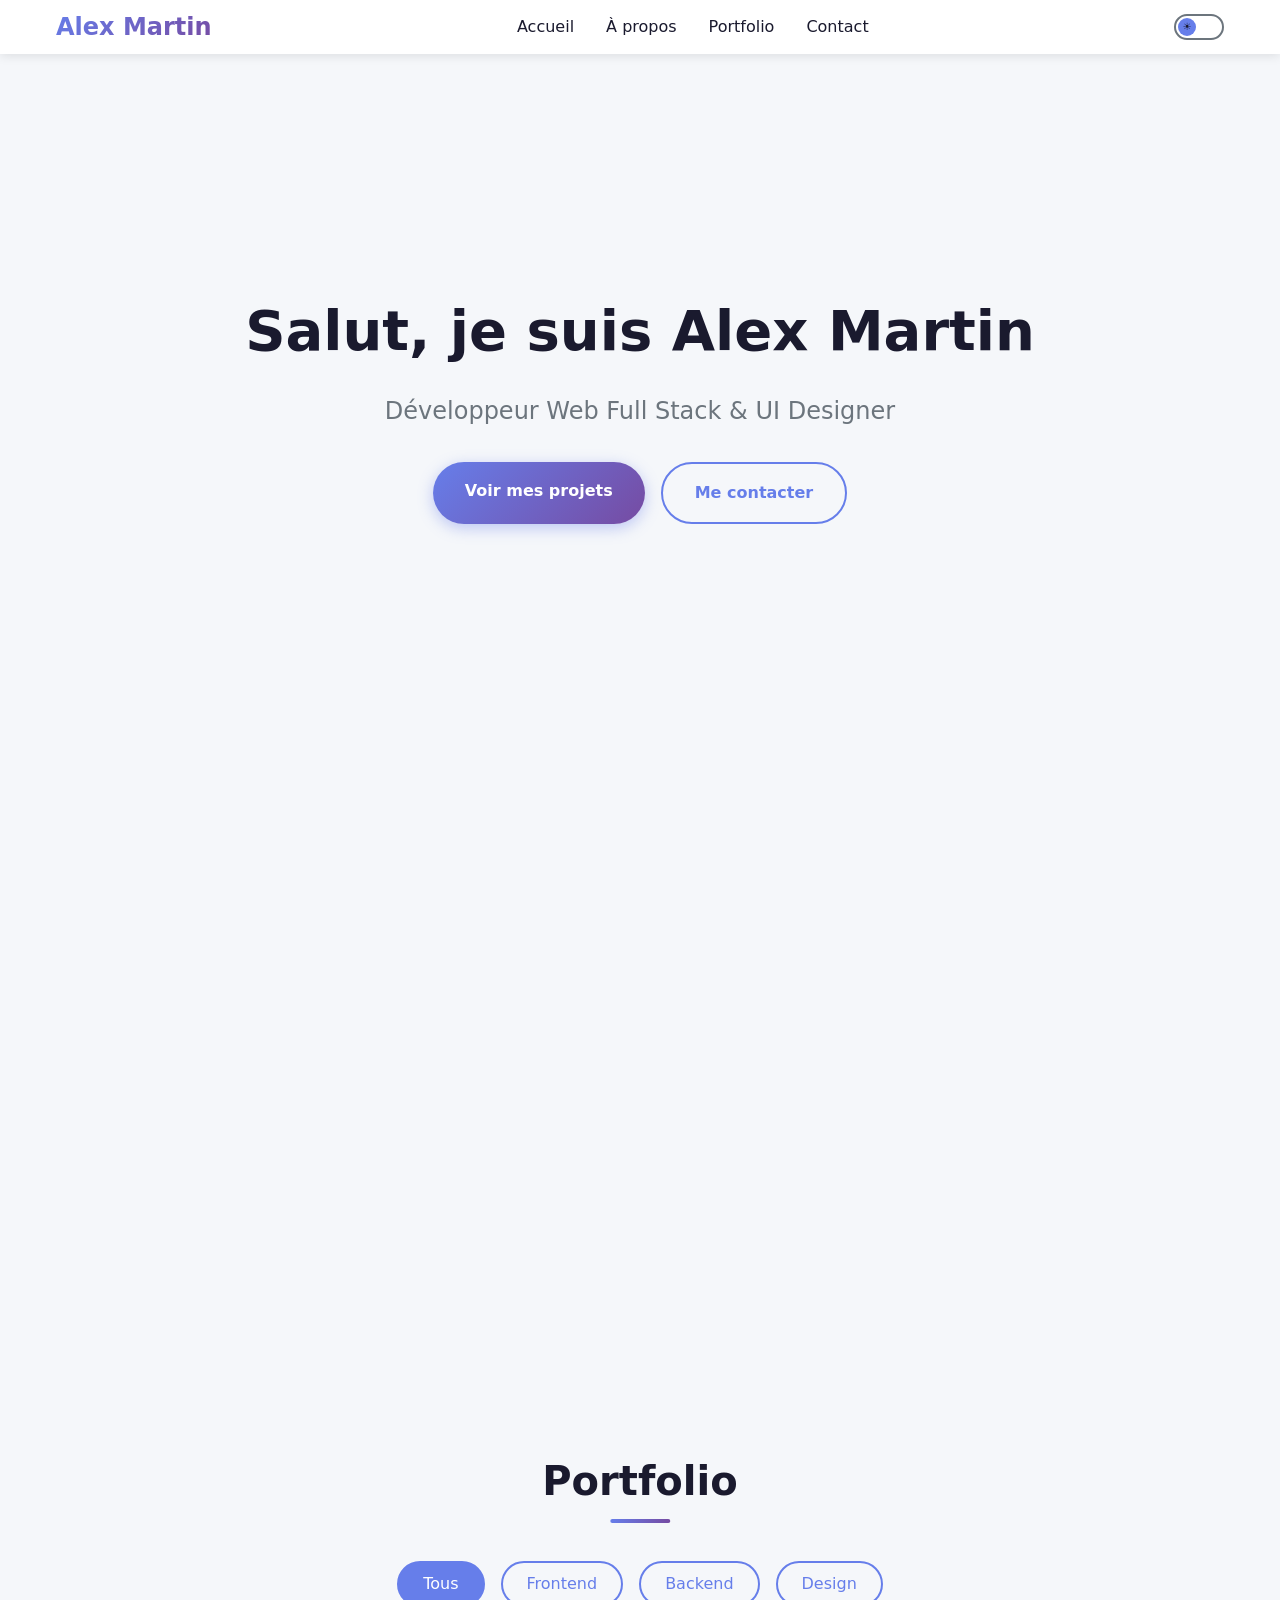
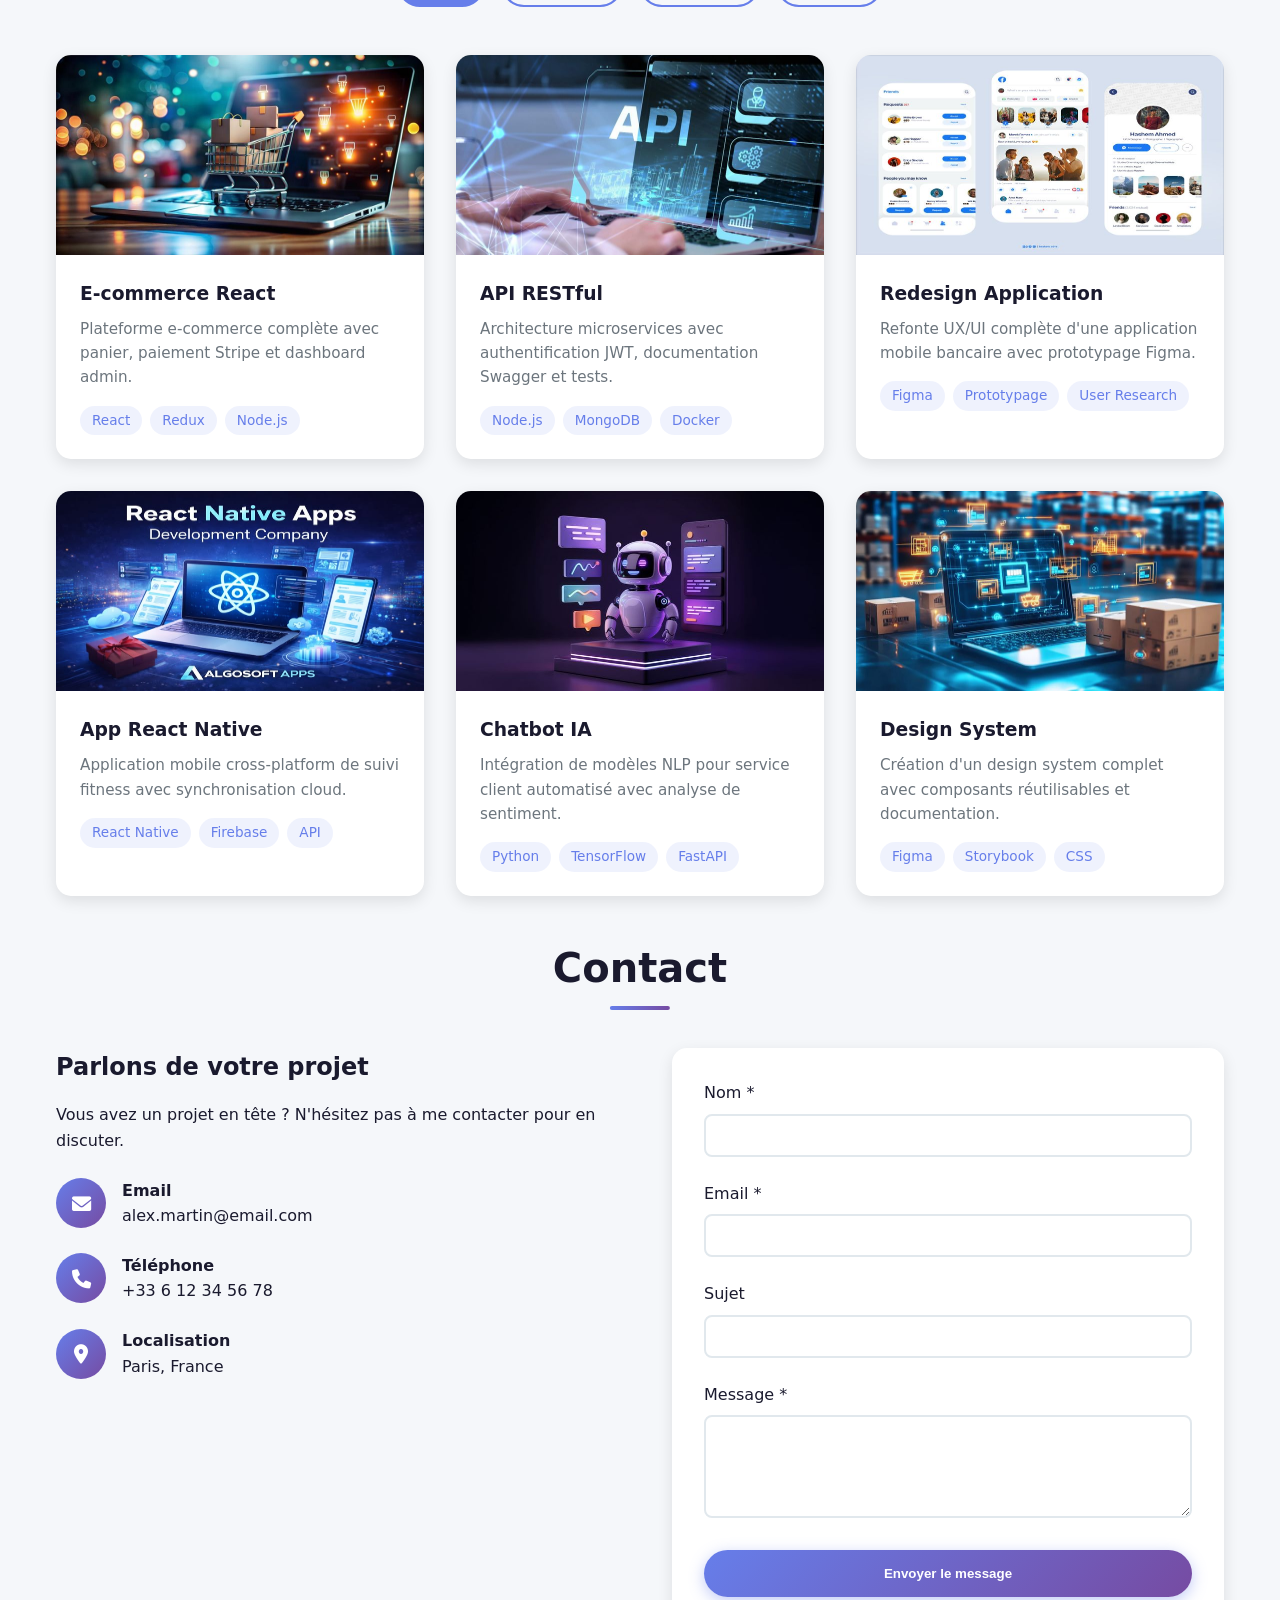
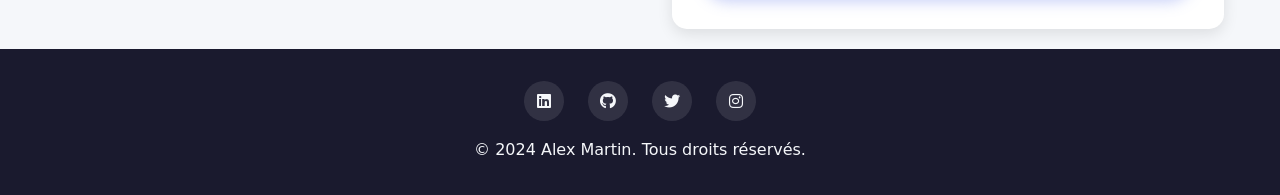
==== MiniProjetFinal/index.html @ a529babb "premier commit" ====
<!DOCTYPE html>
<html lang="fr">
<head>
    <meta charset="UTF-8">
    <meta name="viewport" content="width=device-width, initial-scale=1.0">
    <title>Alex Martin - Développeur Web Full Stack</title>
    <meta name="description" content="Portfolio d'Alex Martin, développeur web freelance spécialisé React et Node.js">
    <link rel="stylesheet" href="https://cdnjs.cloudflare.com/ajax/libs/font-awesome/6.0.0/css/all.min.css">

    <link rel="stylesheet" type="text/css" href="./assets/css/style.css">

</head>
<body id="top">

    <!-- Checkbox caché : thème dark/light -->
    <input type="checkbox" id="theme-toggle">

    <!-- Header -->
    <!-- Checkbox caché : menu mobile -->
    <input type="checkbox" id="menu-toggle">

    <header>
        <nav>
            <div class="logo">Alex Martin</div>

            <ul class="nav-links" id="navLinks">
                <li><a href="#home">Accueil</a></li>
                <li><a href="#about">À propos</a></li>
                <li><a href="#portfolio">Portfolio</a></li>
                <li><a href="#contact">Contact</a></li>
            </ul>

            <div class="nav-controls">
                <label for="theme-toggle" class="theme-toggle-label" aria-label="Changer de thème"></label>
                <label for="menu-toggle" class="menu-toggle-label" aria-label="Menu">
                    <span></span>
                    <span></span>
                    <span></span>
                </label>
            </div>
        </nav>
    </header>

    <!-- Hero Section -->
    <section id="home" class="hero">
        <div class="hero-content">
            <h1>Salut, je suis Alex Martin</h1>
            <p class="subtitle">Développeur Web Full Stack &amp; UI Designer</p>
            <div class="cta-buttons">
                <a href="#portfolio" class="btn btn-primary">Voir mes projets</a>
                <a href="#contact" class="btn btn-secondary">Me contacter</a>
            </div>
        </div>
    </section>

    <!-- About Section -->
    <section id="about" class="fade-in">
        <h2>À propos</h2>
        <div class="about-content">
            <div class="about-img">
                <img src="./assets/images/profil.jpg" alt="Alex Martin">
            </div>
            <div class="about-text">
                <h3>Passionné par le code et le design</h3>
                <p>Je suis un développeur web freelance avec 5 ans d'expérience dans la création d'applications web modernes et performantes. Je combine expertise technique et sens du design pour livrer des projets qui dépassent les attentes.</p>
                <p style="margin-top:1rem;">Spécialisé React, Node.js et UI/UX Design, j'accompagne startups et entreprises dans leur transformation digitale.</p>
                
                <div class="skills">
                    <div class="skill">
                        <div class="skill-header">
                            <span>Frontend (React, Vue)</span>
                            <span>95%</span>
                        </div>
                        <div class="skill-bar">
                            <div class="skill-progress skill-progress-95"></div>
                        </div>
                    </div>
                    
                    <div class="skill">
                        <div class="skill-header">
                            <span>Backend (Node.js, Python)</span>
                            <span>85%</span>
                        </div>
                        <div class="skill-bar">
                            <div class="skill-progress skill-progress-85"></div>
                        </div>
                    </div>
                    
                    <div class="skill">
                        <div class="skill-header">
                            <span>UI/UX Design</span>
                            <span>80%</span>
                        </div>
                        <div class="skill-bar">
                            <div class="skill-progress skill-progress-80"></div>
                        </div>
                    </div>
                </div>
            </div>
        </div>
    </section>

    <!-- Portfolio Section -->
    <!-- Structure : radios + labels + grille en éléments frères pour que :checked ~ fonctionne -->
    <section id="portfolio" class="fade-in">
        <h2>Portfolio</h2>

        <div class="portfolio-wrapper">
            <!-- Radio buttons cachés -->
            <input type="radio" class="filter-radio" name="portfolio-filter" id="filter-all" checked>
            <input type="radio" class="filter-radio" name="portfolio-filter" id="filter-frontend">
            <input type="radio" class="filter-radio" name="portfolio-filter" id="filter-backend">
            <input type="radio" class="filter-radio" name="portfolio-filter" id="filter-design">

            <div class="filter-buttons">
                <label for="filter-all" class="filter-btn">Tous</label>
                <label for="filter-frontend" class="filter-btn">Frontend</label>
                <label for="filter-backend" class="filter-btn">Backend</label>
                <label for="filter-design" class="filter-btn">Design</label>
            </div>

            <div class="portfolio-grid">
                <article class="portfolio-item" data-category="frontend">
                    <div class="portfolio-img">
                        <img src="./assets/images/projet1.jpg" class="img-portfolio">
                    </div>
                    <div class="portfolio-content">
                        <h3>E-commerce React</h3>
                        <p>Plateforme e-commerce complète avec panier, paiement Stripe et dashboard admin.</p>
                        <div class="portfolio-tags">
                            <span class="tag">React</span>
                            <span class="tag">Redux</span>
                            <span class="tag">Node.js</span>
                        </div>
                    </div>
                </article>
                
                <article class="portfolio-item" data-category="backend">
                    <div class="portfolio-img">
                        <img src="./assets/images/projet2.jpg" class="img-portfolio">
                    </div>
                    <div class="portfolio-content">
                        <h3>API RESTful</h3>
                        <p>Architecture microservices avec authentification JWT, documentation Swagger et tests.</p>
                        <div class="portfolio-tags">
                            <span class="tag">Node.js</span>
                            <span class="tag">MongoDB</span>
                            <span class="tag">Docker</span>
                        </div>
                    </div>
                </article>
                
                <article class="portfolio-item" data-category="design">
                    <div class="portfolio-img">
                        <img src="./assets/images/projet3.jpg" class="img-portfolio">
                    </div>
                    <div class="portfolio-content">
                        <h3>Redesign Application</h3>
                        <p>Refonte UX/UI complète d'une application mobile bancaire avec prototypage Figma.</p>
                        <div class="portfolio-tags">
                            <span class="tag">Figma</span>
                            <span class="tag">Prototypage</span>
                            <span class="tag">User Research</span>
                        </div>
                    </div>
                </article>
                
                <article class="portfolio-item" data-category="frontend">
                    <div class="portfolio-img">
                        <img src="./assets/images/projet4.jpg" class="img-portfolio">
                    </div>
                    <div class="portfolio-content">
                        <h3>App React Native</h3>
                        <p>Application mobile cross-platform de suivi fitness avec synchronisation cloud.</p>
                        <div class="portfolio-tags">
                            <span class="tag">React Native</span>
                            <span class="tag">Firebase</span>
                            <span class="tag">API</span>
                        </div>
                    </div>
                </article>
                
                <article class="portfolio-item" data-category="backend">
                    <div class="portfolio-img">
                        <img src="./assets/images/projet5.jpg" class="img-portfolio">
                    </div>
                    <div class="portfolio-content">
                        <h3>Chatbot IA</h3>
                        <p>Intégration de modèles NLP pour service client automatisé avec analyse de sentiment.</p>
                        <div class="portfolio-tags">
                            <span class="tag">Python</span>
                            <span class="tag">TensorFlow</span>
                            <span class="tag">FastAPI</span>
                        </div>
                    </div>
                </article>
                
                <article class="portfolio-item" data-category="design">
                    <div class="portfolio-img">
                        <img src="./assets/images/projet6.jpg" class="img-portfolio">
                    </div>
                    <div class="portfolio-content">
                        <h3>Design System</h3>
                        <p>Création d'un design system complet avec composants réutilisables et documentation.</p>
                        <div class="portfolio-tags">
                            <span class="tag">Figma</span>
                            <span class="tag">Storybook</span>
                            <span class="tag">CSS</span>
                        </div>
                    </div>
                </article>
            </div>
        </div>
    </section>

    <!-- Contact Section -->
    <section id="contact" class="fade-in">
        <h2>Contact</h2>
        <div class="contact-content">
            <div class="contact-info">
                <h3>Parlons de votre projet</h3>
                <p>Vous avez un projet en tête ? N'hésitez pas à me contacter pour en discuter.</p>
                
                <div class="contact-item" style="margin-top:1.5rem;">
                    <div class="contact-icon">
                        <i class="fas fa-envelope"></i>
                    </div>
                    <div>
                        <strong>Email</strong>
                        <p>alex.martin@email.com</p>
                    </div>
                </div>
                
                <div class="contact-item">
                    <div class="contact-icon">
                        <i class="fas fa-phone"></i>
                    </div>
                    <div>
                        <strong>Téléphone</strong>
                        <p>+33 6 12 34 56 78</p>
                    </div>
                </div>
                
                <div class="contact-item">
                    <div class="contact-icon">
                        <i class="fas fa-location-dot"></i>
                    </div>
                    <div>
                        <strong>Localisation</strong>
                        <p>Paris, France</p>
                    </div>
                </div>
            </div>
            
            <!-- Formulaire natif HTML (envoi via action mailto ou serveur) -->
            <form class="contact-form" action="mailto:alex.martin@email.com" method="post" enctype="text/plain">
                <div class="form-group">
                    <label for="name">Nom *</label>
                    <input type="text" id="name" name="name" placeholder=" " required>
                </div>
                
                <div class="form-group">
                    <label for="email">Email *</label>
                    <input type="email" id="email" name="email" placeholder=" " required>
                </div>
                
                <div class="form-group">
                    <label for="subject">Sujet</label>
                    <input type="text" id="subject" name="subject" placeholder=" ">
                </div>
                
                <div class="form-group">
                    <label for="message">Message *</label>
                    <textarea id="message" name="message" rows="5" placeholder=" " required></textarea>
                </div>
                
                <button type="submit" class="btn btn-primary" style="width: 100%; border: none; cursor: pointer;">
                    Envoyer le message
                </button>
            </form>
        </div>
    </section>

    <!-- Footer -->
    <footer>
        <div class="social-links">
            <a href="#" aria-label="LinkedIn">
                 <i class="fab fa-linkedin"></i>
            </a>
            <a href="#" aria-label="GitHub">
                <i class="fab fa-github"></i>
            </a>
            <a href="#" aria-label="Twitter">
                <i class="fab fa-twitter"></i>
            </a>
            <a href="#" aria-label="Instagram">
                <i class="fab fa-instagram"></i>
            </a>
        </div>
        <p>&copy; 2024 Alex Martin. Tous droits réservés.</p>
    </footer>

    <!-- Back to Top (lien ancre vers #top, visible via animation scroll-driven) -->
    <a href="#top" class="back-to-top" aria-label="Retour en haut">↑</a>

</body>
</html>
---- MiniProjetFinal/assets/css/style.css ----
/* ==================== VARIABLES ==================== */
:root {
   --primary: #667eea;
   --primary-dark: #5568d3;
   --secondary: #764ba2;
   --dark: #1a1a2e;
   --light: #f5f7fa;
   --white: #ffffff;
   --gray: #6c757d;
   --shadow: rgba(0,0,0,0.1);
   --transition: all 0.3s ease;
}

/* ==================== THEME TOGGLE (CSS-only via checkbox) ==================== */
#theme-toggle { display: none; }

#theme-toggle:checked ~ * {
   --dark: #f5f7fa;
   --light: #1a1a2e;
   --white: #16213e;
   --gray: #a0aec0;
   --shadow: rgba(0,0,0,0.3);
}

/* Wrapper applique les variables sur tout le document */
body {
   font-family: 'Segoe UI', system-ui, sans-serif;
   background: var(--light);
   color: var(--dark);
   line-height: 1.6;
   transition: var(--transition);
}

/* ==================== DARK MODE (CSS-only via :has) ==================== */
/* Utilise :has() pour propager le thème depuis le checkbox caché */
:root:has(#theme-toggle:checked) {
   --dark: #f5f7fa;
   --light: #1a1a2e;
   --white: #16213e;
   --gray: #a0aec0;
   --shadow: rgba(0,0,0,0.3);
}

:root:has(#theme-toggle:checked) header {
   background: rgba(22,33,62,0.95);
}

/* ==================== RESET & BASE ==================== */
* {
   margin: 0;
   padding: 0;
   box-sizing: border-box;
}

html {
   scroll-behavior: smooth;
}

/* ==================== HEADER ==================== */
header {
   position: fixed;
   top: 0;
   width: 100%;
   background: rgba(255,255,255,0.95);
   backdrop-filter: blur(10px);
   box-shadow: 0 2px 10px var(--shadow);
   z-index: 1000;
   transition: var(--transition);
}

nav {
   max-width: 1200px;
   margin: 0 auto;
   padding: 0.5rem 1rem;
   display: flex;
   justify-content: space-between;
   align-items: center;
}

.logo {
   font-size: 1.5rem;
   font-weight: bold;
   background: linear-gradient(135deg, var(--primary), var(--secondary));
   -webkit-background-clip: text;
   -webkit-text-fill-color: transparent;
   background-clip: text;
}

.nav-links {
   display: flex;
   gap: 2rem;
   list-style: none;
}

.nav-links a {
   text-decoration: none;
   color: var(--dark);
   font-weight: 500;
   position: relative;
   transition: var(--transition);
}

.nav-links a::after {
   content: '';
   position: absolute;
   bottom: -5px;
   left: 0;
   width: 0;
   height: 2px;
   background: var(--primary);
   transition: width 0.3s;
}

.nav-links a:hover::after {
   width: 100%;
}

.nav-controls {
   display: flex;
   gap: 1rem;
   align-items: center;
}

/* ==================== THEME TOGGLE (CSS-only label/checkbox) ==================== */
.theme-toggle-label {
   display: block;
   background: none;
   border: 2px solid var(--gray);
   width: 50px;
   height: 26px;
   border-radius: 13px;
   position: relative;
   cursor: pointer;
   transition: var(--transition);
}

.theme-toggle-label::before {
   content: '☀️';
   position: absolute;
   top: 2px;
   left: 2px;
   width: 18px;
   height: 18px;
   background: var(--primary);
   border-radius: 50%;
   transition: transform 0.3s;
   display: flex;
   align-items: center;
   justify-content: center;
   font-size: 10px;
   line-height: 18px;
   text-align: center;
}

#theme-toggle:checked + .theme-toggle-label::before {
   transform: translateX(24px);
   content: '🌙';
}

/* ==================== MOBILE MENU (CSS-only via checkbox) ==================== */
#menu-toggle { display: none; }

.menu-toggle-label {
   display: none;
   flex-direction: column;
   gap: 5px;
   background: none;
   border: none;
   cursor: pointer;
   padding: 5px;
}

.menu-toggle-label span {
   width: 25px;
   height: 3px;
   background: var(--dark);
   transition: 0.3s;
   border-radius: 3px;
   display: block;
}

/* Hamburger → croix */
#menu-toggle:checked ~ nav .menu-toggle-label span:nth-child(1) {
   transform: rotate(45deg) translate(5px, 5px);
}
#menu-toggle:checked ~ nav .menu-toggle-label span:nth-child(2) {
   opacity: 0;
}
#menu-toggle:checked ~ nav .menu-toggle-label span:nth-child(3) {
   transform: rotate(-45deg) translate(5px, -5px);
}

/* ==================== SECTIONS ==================== */
section {
   padding: 20px 1rem;
   max-width: 1200px;
   margin: 0 auto;
}

h2 {
   font-size: 2.5rem;
   text-align: center;
   margin-bottom: 3rem;
   position: relative;
   display: inline-block;
   left: 50%;
   transform: translateX(-50%);
}

h2::after {
   content: '';
   position: absolute;
   bottom: -10px;
   left: 50%;
   transform: translateX(-50%);
   width: 60px;
   height: 4px;
   background: linear-gradient(90deg, var(--primary), var(--secondary));
   border-radius: 2px;
}

/* ==================== SCROLL ANIMATIONS (CSS-only via @keyframes + animation-timeline) ==================== */
/* Fallback : animation au chargement avec délai pour chaque section */
.fade-in {
   animation: fadeInUp 0.8s ease both;
   animation-play-state: paused;
}

/* Utilise animation-timeline: view() pour déclencher au scroll si supporté */
@supports (animation-timeline: view()) {
   .fade-in {
       opacity: 0;
       transform: translateY(30px);
       animation: fadeInUp 0.8s ease forwards;
       animation-timeline: view();
       animation-range: entry 0% entry 30%;
       animation-play-state: running;
   }
}

/* Fallback si animation-timeline non supporté : fade-in au chargement */
@supports not (animation-timeline: view()) {
   .fade-in {
       animation: fadeInUp 0.8s ease both;
       animation-play-state: running;
   }
}

/* ==================== HERO ==================== */
.hero {
   min-height: 90vh;
   display: flex;
   align-items: center;
   justify-content: center;
   text-align: center;
   /*padding-top: 80px;*/
}

.hero-content h1 {
   font-size: 3.5rem;
   margin-bottom: 1rem;
   animation: fadeInUp 1s ease both;
}

.hero-content .subtitle {
   font-size: 1.5rem;
   color: var(--gray);
   margin-bottom: 2rem;
   animation: fadeInUp 1s 0.2s ease both;
}

.cta-buttons {
   display: flex;
   gap: 1rem;
   justify-content: center;
   animation: fadeInUp 1s 0.4s ease both;
}

.btn {
   padding: 1rem 2rem;
   border-radius: 50px;
   text-decoration: none;
   font-weight: bold;
   transition: var(--transition);
   display: inline-block;
}

.btn-primary {
   background: linear-gradient(135deg, var(--primary), var(--secondary));
   color: white;
   box-shadow: 0 4px 15px rgba(102, 126, 234, 0.4);
}

.btn-primary:hover {
   transform: translateY(-3px);
   box-shadow: 0 6px 20px rgba(102, 126, 234, 0.6);
}

.btn-secondary {
   border: 2px solid var(--primary);
   color: var(--primary);
}

.btn-secondary:hover {
   background: var(--primary);
   color: white;
}

/* ==================== ABOUT ==================== */
.about-content {
   display: grid;
   grid-template-columns: 1fr 2fr;
   gap: 4rem;
   align-items: center;
}

.about-img img {
   width: 100%;
   border-radius: 20px;
   box-shadow: 0 20px 40px var(--shadow);
}

.about-text h3 {
   font-size: 2rem;
   margin-bottom: 1rem;
}

.skills {
   margin-top: 2rem;
}

.skill {
   margin-bottom: 1.5rem;
}

.skill-header {
   display: flex;
   justify-content: space-between;
   margin-bottom: 0.5rem;
}

.skill-bar {
   height: 10px;
   background: rgba(102, 126, 234, 0.2);
   border-radius: 5px;
   overflow: hidden;
}

/* ==================== SKILL BARS ANIMATION (CSS-only via @keyframes + animation-timeline) ==================== */
.skill-progress {
   height: 100%;
   background: linear-gradient(90deg, var(--primary), var(--secondary));
   border-radius: 5px;
   width: 0;
   animation: growBar 1.5s ease-out forwards;
   animation-play-state: paused;
}

@supports (animation-timeline: view()) {
   .skill-progress {
       animation-timeline: view();
       animation-range: entry 10% entry 40%;
       animation-play-state: running;
   }
}

@supports not (animation-timeline: view()) {
   .skill-progress {
       animation-play-state: running;
       animation-delay: 0.5s;
   }
}

.skill-progress-95 { animation-name: growBar95; }
.skill-progress-85 { animation-name: growBar85; }
.skill-progress-80 { animation-name: growBar80; }

@keyframes growBar95 { from { width: 0; } to { width: 95%; } }
@keyframes growBar85 { from { width: 0; } to { width: 85%; } }
@keyframes growBar80 { from { width: 0; } to { width: 80%; } }
@keyframes growBar { from { width: 0; } to { width: 100%; } }

/* ==================== PORTFOLIO ==================== */
.filter-buttons {
   display: flex;
   justify-content: center;
   gap: 1rem;
   margin-bottom: 3rem;
   flex-wrap: wrap;
}

/* Filtre CSS-only : radio buttons cachés + :checked ~ sélecteurs */
.filter-radio { display: none; }

.filter-btn {
   padding: 0.5rem 1.5rem;
   border: 2px solid var(--primary);
   background: transparent;
   color: var(--primary);
   border-radius: 25px;
   cursor: pointer;
   transition: var(--transition);
   font-weight: 500;
   display: inline-block;
   user-select: none;
}

.filter-btn:hover {
   background: var(--primary);
   color: white;
}

/* État actif par défaut : "Tous" coché */
#filter-all:checked ~ .filter-buttons label[for="filter-all"],
#filter-frontend:checked ~ .filter-buttons label[for="filter-frontend"],
#filter-backend:checked ~ .filter-buttons label[for="filter-backend"],
#filter-design:checked ~ .filter-buttons label[for="filter-design"] {
   background: var(--primary);
   color: white;
}

.portfolio-grid {
   display: grid;
   grid-template-columns: repeat(auto-fit, minmax(300px, 1fr));
   gap: 2rem;
}

.portfolio-item {
   background: var(--white);
   border-radius: 15px;
   overflow: hidden;
   box-shadow: 0 5px 15px var(--shadow);
   transition: transform 0.3s ease, box-shadow 0.3s ease, opacity 0.3s ease;
   opacity: 1;
}

.portfolio-item:hover {
   transform: translateY(-10px);
   box-shadow: 0 15px 30px var(--shadow);
}

/* Filtrage CSS-only : masquer les items qui ne correspondent pas */
#filter-frontend:checked ~ .portfolio-grid .portfolio-item[data-category="backend"],
#filter-frontend:checked ~ .portfolio-grid .portfolio-item[data-category="design"],
#filter-backend:checked ~ .portfolio-grid .portfolio-item[data-category="frontend"],
#filter-backend:checked ~ .portfolio-grid .portfolio-item[data-category="design"],
#filter-design:checked ~ .portfolio-grid .portfolio-item[data-category="frontend"],
#filter-design:checked ~ .portfolio-grid .portfolio-item[data-category="backend"] {
   display: none;
}

/* Nécessite que les radios et la grille soient frères — voir HTML */
.portfolio-wrapper { }

.portfolio-img {
   height: 200px;
   background: linear-gradient(135deg, var(--primary), var(--secondary));
   display: flex;
   align-items: center;
   justify-content: center;
   color: white;
   font-size: 3rem;
}
.portfolio-img img{
   height: 100%;
   width: 100%;
}

.portfolio-content {
   padding: 1.5rem;
}

.portfolio-content h3 {
   margin-bottom: 0.5rem;
}

.portfolio-content p {
   color: var(--gray);
   font-size: 0.95rem;
}

.portfolio-tags {
   display: flex;
   gap: 0.5rem;
   margin-top: 1rem;
   flex-wrap: wrap;
}

.tag {
   padding: 0.25rem 0.75rem;
   background: rgba(102, 126, 234, 0.1);
   color: var(--primary);
   border-radius: 15px;
   font-size: 0.85rem;
}

/* ==================== CONTACT ==================== */
.contact-content {
   display: grid;
   grid-template-columns: 1fr 1fr;
   gap: 4rem;
}

.contact-info h3 {
   font-size: 1.5rem;
   margin-bottom: 1rem;
}

.contact-item {
   display: flex;
   align-items: center;
   gap: 1rem;
   margin-bottom: 1.5rem;
}

.contact-icon {
   width: 50px;
   height: 50px;
   background: linear-gradient(135deg, var(--primary), var(--secondary));
   color: white;
   border-radius: 50%;
   display: flex;
   align-items: center;
   justify-content: center;
   font-size: 1.2rem;
   flex-shrink: 0;
}

.contact-form {
   background: var(--white);
   padding: 2rem;
   border-radius: 15px;
   box-shadow: 0 5px 15px var(--shadow);
}

.form-group {
   margin-bottom: 1.5rem;
}

.form-group label {
   display: block;
   margin-bottom: 0.5rem;
   font-weight: 500;
}

.form-group input,
.form-group textarea {
   width: 100%;
   padding: 0.75rem;
   border: 2px solid #e1e8ed;
   border-radius: 8px;
   background: var(--white);
   color: var(--dark);
   transition: var(--transition);
   font-family: inherit;
}

.form-group input:focus,
.form-group textarea:focus {
   outline: none;
   border-color: var(--primary);
}

/* Feedback de validation CSS-only via :valid/:invalid */
.form-group input:not(:placeholder-shown):valid,
.form-group textarea:not(:placeholder-shown):valid {
   border-color: #48bb78;
}

.form-group input:not(:placeholder-shown):invalid,
.form-group textarea:not(:placeholder-shown):invalid {
   border-color: #fc8181;
}

/* ==================== FOOTER ==================== */
footer {
   background: var(--dark);
   color: var(--light);
   text-align: center;
   padding: 2rem;
}
footer i{
   color: var(--light);
}

.social-links {
   display: flex;
   justify-content: center;
   gap: 1.5rem;
   margin-bottom: 1rem;
}

.social-links a {
   width: 40px;
   height: 40px;
   background: rgba(255,255,255,0.1);
   color: white;
   border-radius: 50%;
   display: flex;
   align-items: center;
   justify-content: center;
   text-decoration: none;
   transition: var(--transition);
}

.social-links a:hover {
   background: var(--primary);
   transform: translateY(-3px);
}

/* ==================== BACK TO TOP (CSS-only via :target ou scroll-driven) ==================== */
/* Astuce : anchor #top visible via lien, bouton toujours accessible */
.back-to-top {
   position: fixed;
   bottom: 30px;
   right: 30px;
   width: 50px;
   height: 50px;
   background: var(--primary);
   color: white;
   border-radius: 50%;
   display: flex;
   align-items: center;
   justify-content: center;
   text-decoration: none;
   box-shadow: 0 4px 12px rgba(102, 126, 234, 0.4);
   font-size: 1.2rem;
   opacity: 0;
   pointer-events: none;
   transition: opacity 0.3s, transform 0.3s, background 0.3s;
   /* Animation scroll-driven pour afficher le bouton après défilement */
   animation: showBackTop linear;
   animation-timeline: scroll(root);
   animation-range: 300px 400px;
}

@keyframes showBackTop {
   from { opacity: 0; pointer-events: none; }
   to   { opacity: 1; pointer-events: auto; }
}

.back-to-top:hover {
   background: var(--primary-dark);
   transform: translateY(-3px);
}

/* ==================== ANIMATIONS ==================== */
@keyframes fadeInUp {
   from {
       opacity: 0;
       transform: translateY(30px);
   }
   to {
       opacity: 1;
       transform: translateY(0);
   }
}

/* ==================== HEADER scroll shadow (CSS-only via animation-timeline) ==================== */
header {
   animation: headerShadow linear;
   animation-timeline: scroll(root);
   animation-range: 0px 100px;
   animation-fill-mode: forwards;
}

@keyframes headerShadow {
   from { box-shadow: 0 2px 10px rgba(0,0,0,0.05); }
   to   { box-shadow: 0 2px 20px rgba(0,0,0,0.15); }
}

/* ==================== RESPONSIVE ==================== */
@media (max-width: 768px) {
   .nav-links {
       position: fixed;
       left: -100%;
       top: 70px;
       flex-direction: column;
       background: var(--white);
       width: 100%;
       text-align: center;
       transition: left 0.3s;
       box-shadow: 0 10px 27px var(--shadow);
       padding: 2rem 0;
   }

   #menu-toggle:checked ~ nav .nav-links {
       left: 0;
   }
   
   .menu-toggle-label {
       display: flex;
   }

   .hero-content h1 {
       font-size: 2.5rem;
   }
   
   .about-content,
   .contact-content {
       grid-template-columns: 1fr;
       gap: 2rem;
   }
   
   .cta-buttons {
       flex-direction: column;
       align-items: center;
   }
   
   section {
       padding: 80px 1.5rem;
   }
}
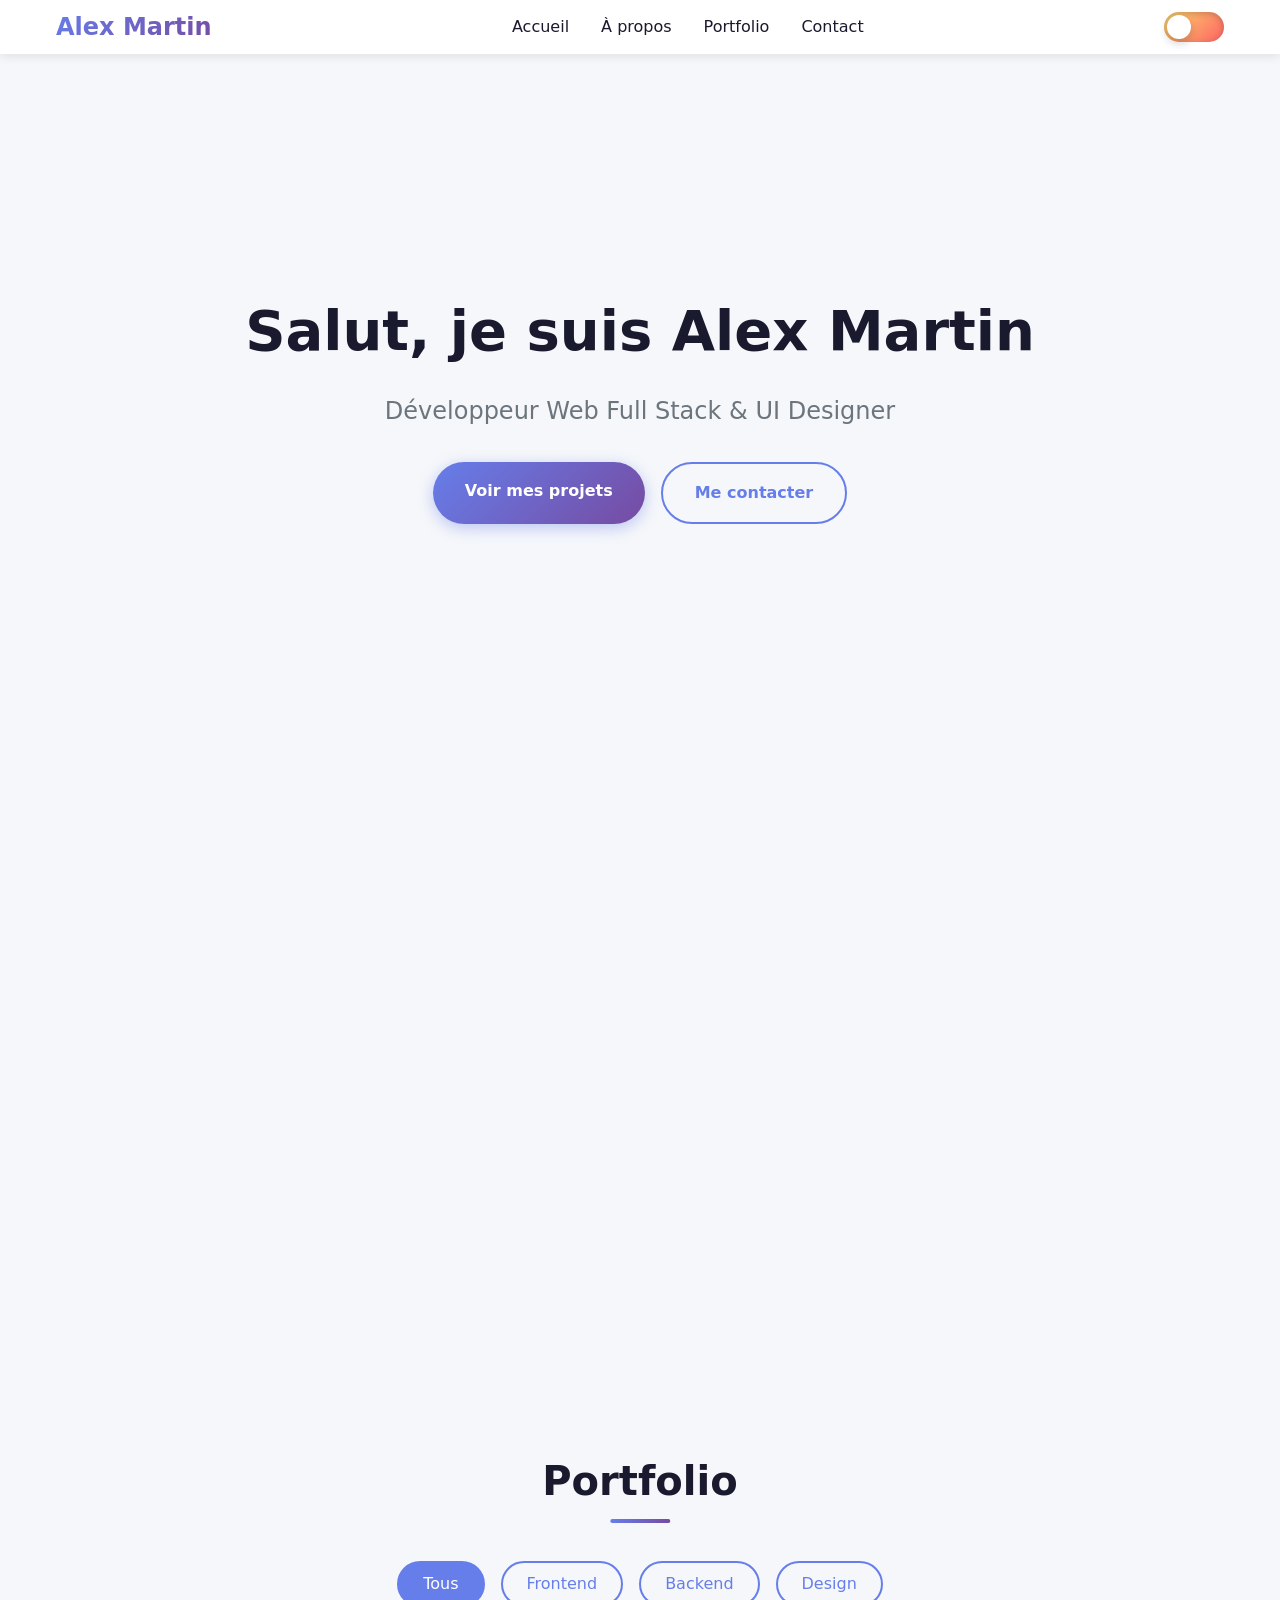
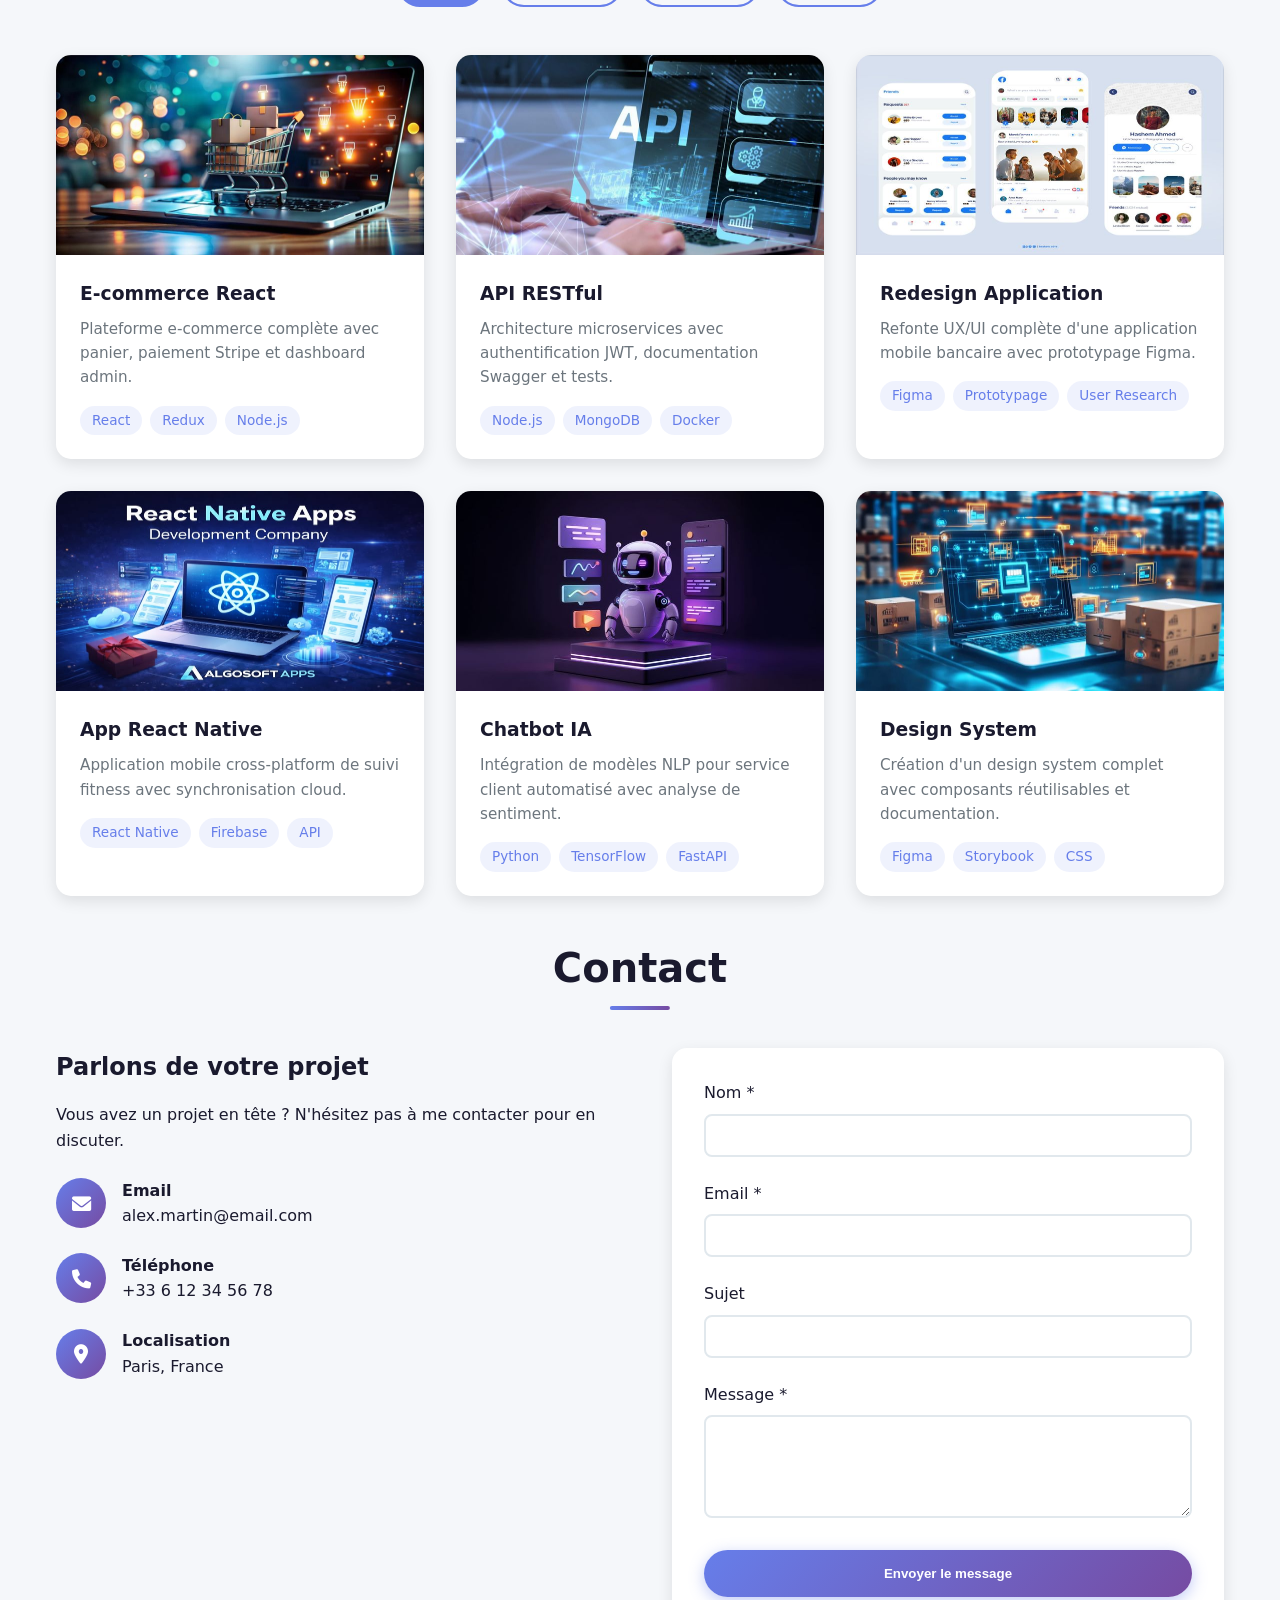
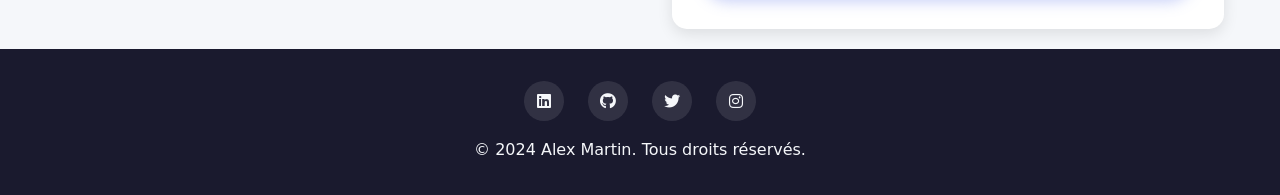
==== commit 1fbc18a0: "Correction readme" ====
--- a/MiniProjetFinal/index.html
+++ b/MiniProjetFinal/index.html
@@ -6,7 +6,7 @@
     <title>Alex Martin - Développeur Web Full Stack</title>
     <meta name="description" content="Portfolio d'Alex Martin, développeur web freelance spécialisé React et Node.js">
     <link rel="stylesheet" href="https://cdnjs.cloudflare.com/ajax/libs/font-awesome/6.0.0/css/all.min.css">
-
+ 
     <link rel="stylesheet" type="text/css" href="./assets/css/style.css">
 
 </head>
@@ -301,7 +301,7 @@
     </footer>
 
     <!-- Back to Top (lien ancre vers #top, visible via animation scroll-driven) -->
-    <a href="#top" class="back-to-top" aria-label="Retour en haut">↑</a>
+    <a href="#top" class="back-to-top" aria-label="Retour en haut"><i class="fas fa-arrow-up"></i></a>
 
 </body>
 </html>
--- a/MiniProjetFinal/assets/css/style.css
+++ b/MiniProjetFinal/assets/css/style.css
@@ -121,42 +121,46 @@
    align-items: center;
 }
 
-/* ==================== THEME TOGGLE (CSS-only label/checkbox) ==================== */
+/* ==================== THEME TOGGLE ==================== */
+
 .theme-toggle-label {
-   display: block;
-   background: none;
-   border: 2px solid var(--gray);
-   width: 50px;
-   height: 26px;
-   border-radius: 13px;
+   width: 60px;
+   height: 30px;
+   border-radius: 50px;
+   background: linear-gradient(135deg, #ffd86f, #fc6262);
    position: relative;
    cursor: pointer;
-   transition: var(--transition);
-}
-
+   display: inline-block;
+   transition: background 0.4s ease;
+   box-shadow: inset 0 2px 6px rgba(0,0,0,0.2);
+}
+
+/* Cercle mobile */
 .theme-toggle-label::before {
-   content: '☀️';
+   content: "";
    position: absolute;
-   top: 2px;
-   left: 2px;
-   width: 18px;
-   height: 18px;
-   background: var(--primary);
+   width: 24px;
+   height: 24px;
    border-radius: 50%;
-   transition: transform 0.3s;
-   display: flex;
-   align-items: center;
-   justify-content: center;
-   font-size: 10px;
-   line-height: 18px;
-   text-align: center;
-}
-
-#theme-toggle:checked + .theme-toggle-label::before {
-   transform: translateX(24px);
-   content: '🌙';
-}
-
+   background: white;
+   top: 3px;
+   left: 3px;
+   transition: 
+       transform 0.4s cubic-bezier(.68,-0.55,.27,1.55),
+       background 0.3s ease,
+       box-shadow 0.3s ease;
+   box-shadow: 0 4px 10px rgba(0,0,0,0.2);
+}
+
+/* MODE SOMBRE ACTIVÉ */
+#theme-toggle:checked ~ header .theme-toggle-label {
+   background: linear-gradient(135deg, var(--primary), var(--secondary));
+}
+
+#theme-toggle:checked ~ header .theme-toggle-label::before {
+   transform: translateX(30px);
+   background: #f1f1f1;
+}
 /* ==================== MOBILE MENU (CSS-only via checkbox) ==================== */
 #menu-toggle { display: none; }
 
@@ -625,25 +629,41 @@
    text-decoration: none;
    box-shadow: 0 4px 12px rgba(102, 126, 234, 0.4);
    font-size: 1.2rem;
+
+   /* Etat caché */
    opacity: 0;
+   transform: translateY(20px);
    pointer-events: none;
-   transition: opacity 0.3s, transform 0.3s, background 0.3s;
-   /* Animation scroll-driven pour afficher le bouton après défilement */
+
+   transition: 
+      opacity 0.4s ease,
+      transform 0.4s ease,
+      background 0.3s ease;
+
+   /* Animation scroll CSS moderne */
    animation: showBackTop linear;
    animation-timeline: scroll(root);
-   animation-range: 300px 400px;
+   animation-range: 200px 400px;
+   animation-fill-mode: forwards;
 }
 
 @keyframes showBackTop {
-   from { opacity: 0; pointer-events: none; }
-   to   { opacity: 1; pointer-events: auto; }
+   from {
+      opacity: 0;
+      transform: translateY(20px);
+      pointer-events: none;
+   }
+   to {
+      opacity: 1;
+      transform: translateY(0);
+      pointer-events: auto;
+   }
 }
 
 .back-to-top:hover {
    background: var(--primary-dark);
    transform: translateY(-3px);
 }
-
 /* ==================== ANIMATIONS ==================== */
 @keyframes fadeInUp {
    from {
@@ -670,24 +690,40 @@
 }
 
 /* ==================== RESPONSIVE ==================== */
+
 @media (max-width: 768px) {
+
    .nav-links {
        position: fixed;
-       left: -100%;
        top: 70px;
+       left: 0;
+       width: 100%;
+       background: var(--white);
        flex-direction: column;
-       background: var(--white);
-       width: 100%;
        text-align: center;
-       transition: left 0.3s;
+       padding: 0;
        box-shadow: 0 10px 27px var(--shadow);
+
+       /* Etat fermé */
+       max-height: 0;
+       overflow: hidden;
+       opacity: 0;
+       transform: translateY(-10px);
+
+       transition:
+           max-height 0.5s ease,
+           opacity 0.4s ease,
+           transform 0.4s ease;
+   }
+
+   /* MENU OUVERT */
+   #menu-toggle:checked ~ header nav .nav-links {
+       max-height: 500px; /* suffisamment grand */
+       opacity: 1;
+       transform: translateY(0);
        padding: 2rem 0;
    }
 
-   #menu-toggle:checked ~ nav .nav-links {
-       left: 0;
-   }
-   
    .menu-toggle-label {
        display: flex;
    }
